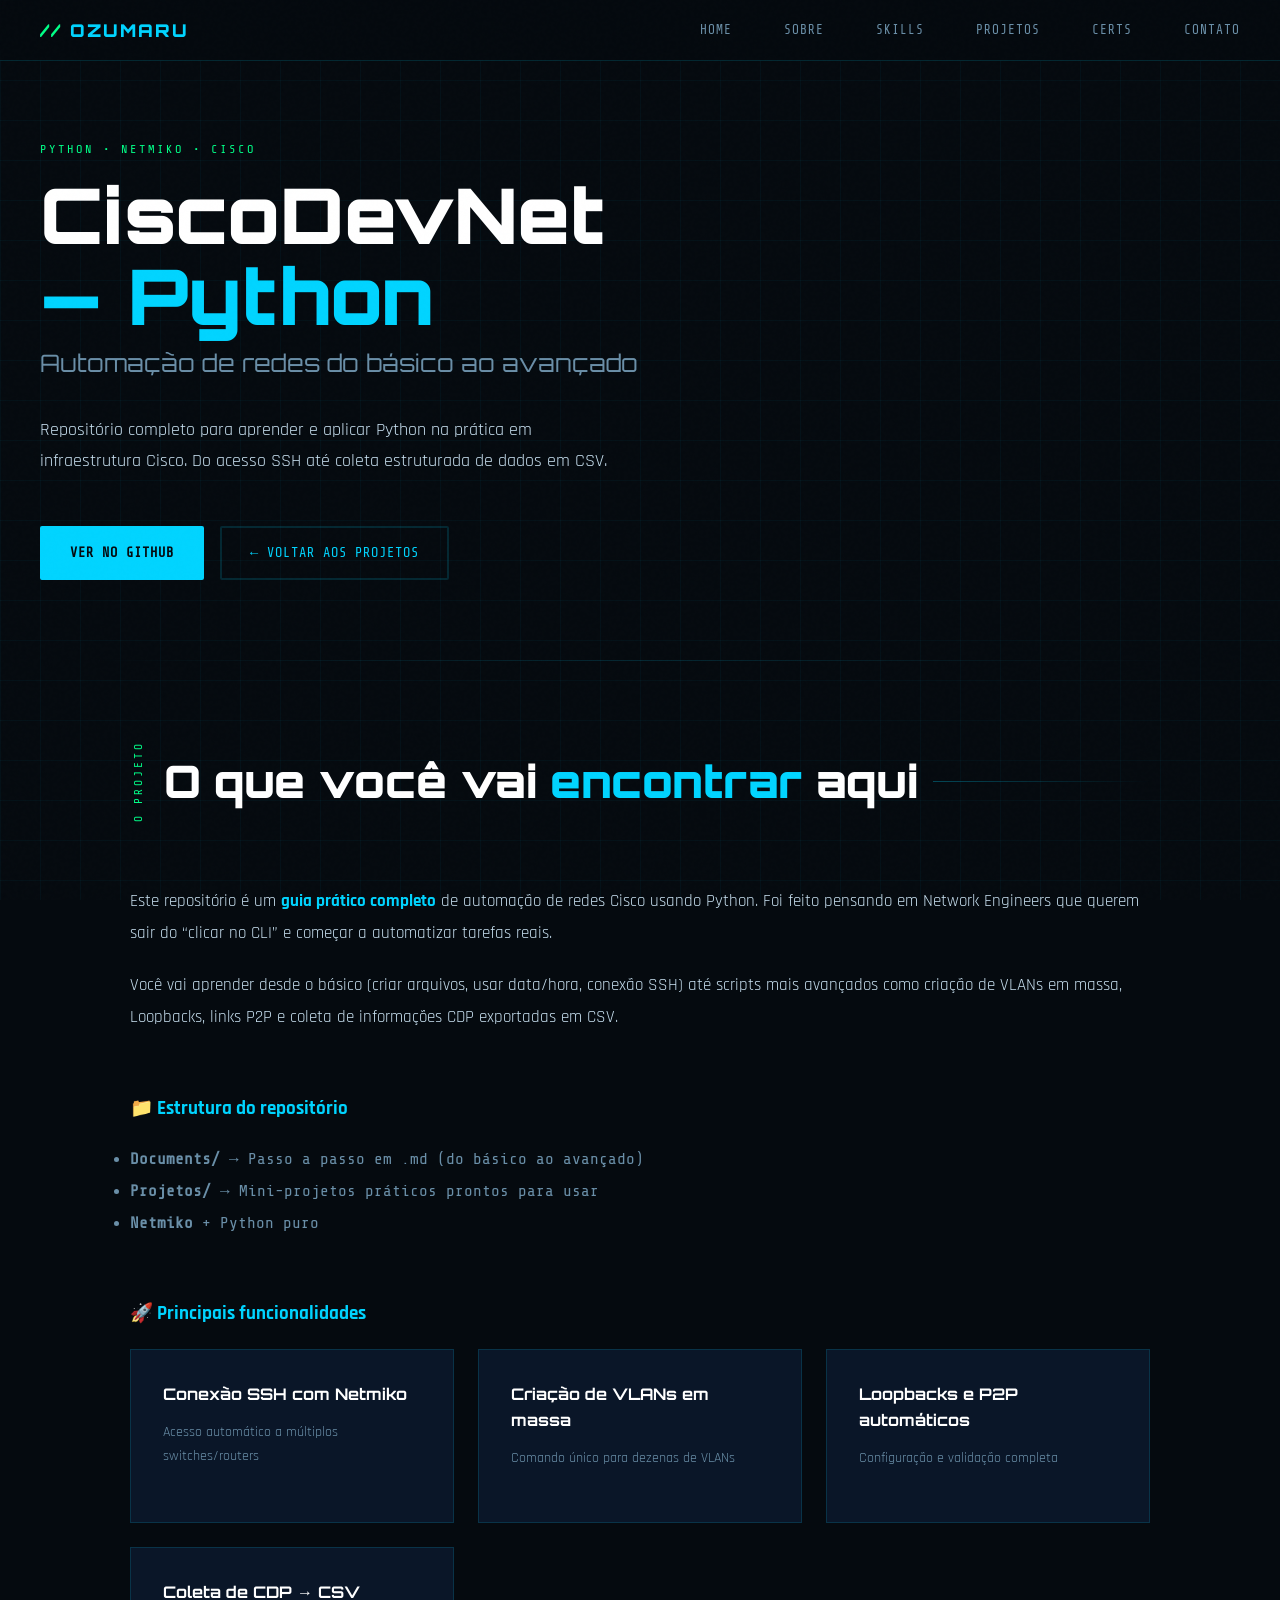
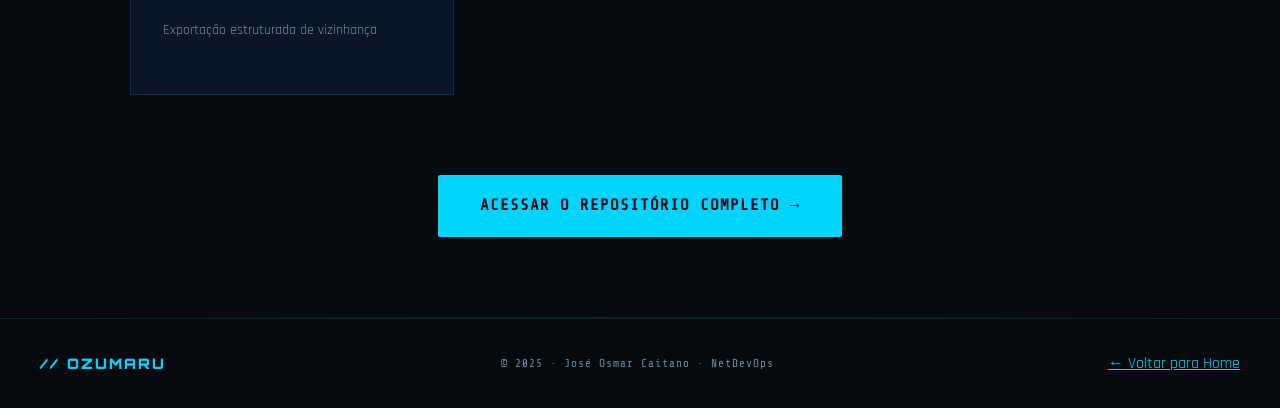
==== projects/cisco-devnet-python.html @ 441ebe28 "[NEW] - Pagina Projetos" ====
<!DOCTYPE html>
<html lang="pt-BR">
<head>
  <meta charset="UTF-8">
  <meta name="viewport" content="width=device-width, initial-scale=1.0">
  <title>CiscoDevNet — Python | Ozumaru</title>
  <link rel="preconnect" href="https://fonts.googleapis.com">
  <link href="https://fonts.googleapis.com/css2?family=Share+Tech+Mono&family=Rajdhani:wght@400;600;700&family=Orbitron:wght@400;700;900&display=swap" rel="stylesheet">
  <link rel="stylesheet" href="../assets/css/style.css">
</head>
<body>
  <div class="grid-bg"></div>

  <!-- NAV -->
  <nav>
    <a class="nav-logo" href="../index.html"><span>//</span> OZUMARU</a>
    <ul class="nav-links">
      <li><a href="../index.html">HOME</a></li>
      <li><a href="../index.html#about">SOBRE</a></li>
      <li><a href="../index.html#skills">SKILLS</a></li>
      <li><a href="../index.html#projects">PROJETOS</a></li>
      <li><a href="../index.html#certs">CERTS</a></li>
      <li><a href="../index.html#contact">CONTATO</a></li>
    </ul>
  </nav>

  <!-- HERO ESPECÍFICO DO PROJETO -->
  <div class="hero" style="min-height: 65vh; padding-top: 140px;">
    <div class="hero-content" style="max-width: 920px;">
      <div class="hero-tag">PYTHON • NETMIKO • CISCO</div>
      <h1 class="hero-name">CiscoDevNet<br><span class="accent">— Python</span></h1>
      <div class="hero-title">Automação de redes do básico ao avançado</div>
      <p class="hero-desc">
        Repositório completo para aprender e aplicar Python na prática em infraestrutura Cisco. 
        Do acesso SSH até coleta estruturada de dados em CSV.
      </p>
      <div class="hero-btns">
        <a href="https://github.com/ozumaru/CiscoDevNet---Python" target="_blank" class="btn btn-primary">VER NO GITHUB</a>
        <a href="../index.html#projects" class="btn btn-outline">← VOLTAR AOS PROJETOS</a>
      </div>
    </div>
  </div>

  <div class="divider"></div>

  <!-- CONTEÚDO DETALHADO -->
  <section style="padding: 80px 40px; max-width: 1100px; margin: 0 auto;">
    <div class="section-header fade-in">
      <div class="section-tag">O PROJETO</div>
      <h2 class="section-title">O que você vai <span>encontrar</span> aqui</h2>
      <div class="section-line"></div>
    </div>

    <div class="about-text" style="font-size: 1.05rem; line-height: 1.9;">
      <p>
        Este repositório é um <strong>guia prático completo</strong> de automação de redes Cisco usando Python. 
        Foi feito pensando em Network Engineers que querem sair do “clicar no CLI” e começar a automatizar tarefas reais.
      </p>
      <p>
        Você vai aprender desde o básico (criar arquivos, usar data/hora, conexão SSH) até scripts mais avançados 
        como criação de VLANs em massa, Loopbacks, links P2P e coleta de informações CDP exportadas em CSV.
      </p>
    </div>

    <h3 style="margin: 60px 0 20px; color: var(--cyan);">📁 Estrutura do repositório</h3>
    <ul style="font-family: 'Share Tech Mono', monospace; font-size: 1rem; line-height: 2; color: var(--text2);">
      <li><strong>Documents/</strong> → Passo a passo em .md (do básico ao avançado)</li>
      <li><strong>Projetos/</strong> → Mini-projetos práticos prontos para usar</li>
      <li><strong>Netmiko</strong> + Python puro</li>
    </ul>

    <h3 style="margin: 60px 0 20px; color: var(--cyan);">🚀 Principais funcionalidades</h3>
    <div class="projects-grid" style="grid-template-columns: repeat(auto-fit, minmax(280px, 1fr));">
      <div class="project-card" style="cursor: default;">
        <div class="project-title">Conexão SSH com Netmiko</div>
        <p class="project-desc">Acesso automático a múltiplos switches/routers</p>
      </div>
      <div class="project-card" style="cursor: default;">
        <div class="project-title">Criação de VLANs em massa</div>
        <p class="project-desc">Comando único para dezenas de VLANs</p>
      </div>
      <div class="project-card" style="cursor: default;">
        <div class="project-title">Loopbacks e P2P automáticos</div>
        <p class="project-desc">Configuração e validação completa</p>
      </div>
      <div class="project-card" style="cursor: default;">
        <div class="project-title">Coleta de CDP → CSV</div>
        <p class="project-desc">Exportação estruturada de vizinhança</p>
      </div>
    </div>

    <div style="margin-top: 80px; text-align: center;">
      <a href="https://github.com/ozumaru/CiscoDevNet---Python" target="_blank" class="btn btn-primary" style="font-size: 1rem; padding: 16px 40px;">
        ACESSAR O REPOSITÓRIO COMPLETO →
      </a>
    </div>
  </section>

  <div class="divider"></div>

  <!-- FOOTER -->
  <footer>
    <div class="footer-logo">// OZUMARU</div>
    <div class="footer-copy">© 2025 · José Osmar Caitano · NetDevOps</div>
    <a href="../index.html" style="color:var(--cyan);">← Voltar para Home</a>
  </footer>

  <script src="../assets/js/main.js"></script>
</body>
</html>
---- assets/css/style.css ----
:root {
--bg: #050a0f;
--bg2: #080f18;
--surface: #0a1628;
--surface2: #0d1f38;
--cyan: #00d4ff;
--cyan2: #00a8cc;
--green: #00ff88;
--orange: #ff6b2b;
--text: #c8e0f0;
--text2: #6a8fa8;
--border: rgba(0,212,255,0.15);
--glow: 0 0 20px rgba(0,212,255,0.3);
}

*, *::before, *::after { box-sizing: border-box; margin: 0; padding: 0; }

html { scroll-behavior: smooth; }

body {
background: var(--bg);
color: var(--text);
font-family: 'Rajdhani', sans-serif;
font-size: 16px;
line-height: 1.6;
overflow-x: hidden;
}

/* ─── NOISE OVERLAY ─── */
body::before {
content: '';
position: fixed;
inset: 0;
background-image: url("data:image/svg+xml,%3Csvg viewBox='0 0 256 256' xmlns='http://www.w3.org/2000/svg'%3E%3Cfilter id='noise'%3E%3CfeTurbulence type='fractalNoise' baseFrequency='0.9' numOctaves='4' stitchTiles='stitch'/%3E%3C/filter%3E%3Crect width='100%25' height='100%25' filter='url(%23noise)' opacity='0.03'/%3E%3C/svg%3E");
pointer-events: none;
z-index: 9999;
opacity: 0.4;
}

/* ─── GRID BG ─── */
.grid-bg {
position: fixed;
inset: 0;
background-image:
    linear-gradient(rgba(0,212,255,0.04) 1px, transparent 1px),
    linear-gradient(90deg, rgba(0,212,255,0.04) 1px, transparent 1px);
background-size: 40px 40px;
pointer-events: none;
z-index: 0;
}

/* ─── NAV ─── */
nav {
position: fixed;
top: 0; left: 0; right: 0;
z-index: 100;
padding: 16px 40px;
display: flex;
align-items: center;
justify-content: space-between;
background: rgba(5,10,15,0.85);
backdrop-filter: blur(12px);
border-bottom: 1px solid var(--border);
}

.nav-logo {
font-family: 'Orbitron', sans-serif;
font-size: 1.1rem;
font-weight: 900;
color: var(--cyan);
letter-spacing: 2px;
text-decoration: none;
}

.nav-logo span { color: var(--green); }

.nav-links { display: flex; gap: 32px; list-style: none; }
.nav-links a {
font-family: 'Share Tech Mono', monospace;
font-size: 0.8rem;
color: var(--text2);
text-decoration: none;
letter-spacing: 1px;
transition: color 0.2s;
position: relative;
}
.nav-links a::before { content: '//'; color: var(--cyan); margin-right: 4px; opacity: 0; transition: opacity 0.2s; }
.nav-links a:hover { color: var(--cyan); }
.nav-links a:hover::before { opacity: 1; }

/* ─── HERO ─── */
.hero {
min-height: 100vh;
display: flex;
align-items: center;
position: relative;
padding: 120px 40px 80px;
z-index: 1;
}

.hero-content { max-width: 800px; }

.hero-tag {
font-family: 'Share Tech Mono', monospace;
font-size: 0.75rem;
color: var(--green);
letter-spacing: 3px;
margin-bottom: 16px;
opacity: 0;
animation: fadeUp 0.6s 0.2s forwards;
}

.hero-name {
font-family: 'Orbitron', sans-serif;
font-size: clamp(2.5rem, 6vw, 5rem);
font-weight: 900;
line-height: 1.05;
color: #fff;
margin-bottom: 8px;
opacity: 0;
animation: fadeUp 0.6s 0.35s forwards;
}

.hero-name .accent { color: var(--cyan); }

.hero-title {
font-family: 'Orbitron', sans-serif;
font-size: clamp(1rem, 2.5vw, 1.5rem);
font-weight: 400;
color: var(--text2);
margin-bottom: 32px;
opacity: 0;
animation: fadeUp 0.6s 0.5s forwards;
}

.hero-desc {
font-size: 1.1rem;
color: var(--text);
max-width: 580px;
margin-bottom: 48px;
opacity: 0;
animation: fadeUp 0.6s 0.65s forwards;
line-height: 1.8;
}

.hero-btns {
display: flex;
gap: 16px;
flex-wrap: wrap;
opacity: 0;
animation: fadeUp 0.6s 0.8s forwards;
}

.btn {
font-family: 'Share Tech Mono', monospace;
font-size: 0.85rem;
letter-spacing: 1px;
padding: 14px 28px;
border-radius: 2px;
text-decoration: none;
transition: all 0.25s;
cursor: pointer;
display: inline-flex;
align-items: center;
gap: 8px;
}

.btn-primary {
background: var(--cyan);
color: #050a0f;
font-weight: 700;
border: 2px solid var(--cyan);
}
.btn-primary:hover {
background: transparent;
color: var(--cyan);
box-shadow: var(--glow);
}

.btn-outline {
background: transparent;
color: var(--cyan);
border: 2px solid var(--border);
}
.btn-outline:hover {
border-color: var(--cyan);
box-shadow: var(--glow);
}

/* orb */
.hero-orb {
position: absolute;
right: -100px;
top: 50%;
transform: translateY(-50%);
width: 600px;
height: 600px;
border-radius: 50%;
background: radial-gradient(circle at 40% 40%, rgba(0,212,255,0.12) 0%, rgba(0,168,204,0.06) 40%, transparent 70%);
pointer-events: none;
animation: pulse 4s ease-in-out infinite;
}

.hero-orb::before {
content: '';
position: absolute;
inset: 40px;
border-radius: 50%;
border: 1px solid rgba(0,212,255,0.1);
animation: rotate 20s linear infinite;
}

.hero-orb::after {
content: '';
position: absolute;
inset: 100px;
border-radius: 50%;
border: 1px dashed rgba(0,255,136,0.08);
animation: rotate 30s linear infinite reverse;
}

/* ─── SECTION BASE ─── */
section {
position: relative;
z-index: 1;
padding: 100px 40px;
max-width: 1100px;
margin: 0 auto;
}

.section-header {
display: flex;
align-items: center;
gap: 16px;
margin-bottom: 64px;
}

.section-tag {
font-family: 'Share Tech Mono', monospace;
font-size: 0.7rem;
color: var(--green);
letter-spacing: 3px;
writing-mode: vertical-rl;
text-orientation: mixed;
transform: rotate(180deg);
}

.section-title {
font-family: 'Orbitron', sans-serif;
font-size: clamp(1.8rem, 3.5vw, 2.8rem);
font-weight: 900;
color: #fff;
}

.section-title span { color: var(--cyan); }

.section-line {
flex: 1;
height: 1px;
background: linear-gradient(90deg, var(--cyan), transparent);
opacity: 0.3;
}

/* ─── ABOUT ─── */
.about-grid {
display: grid;
grid-template-columns: 1fr 1fr;
gap: 48px;
align-items: start;
}

.about-text p {
color: var(--text);
font-size: 1.05rem;
line-height: 1.9;
margin-bottom: 20px;
}

.about-text p strong { color: var(--cyan); }

.about-quote {
border-left: 3px solid var(--cyan);
padding: 20px 24px;
background: var(--surface);
margin-top: 32px;
font-family: 'Share Tech Mono', monospace;
font-size: 0.82rem;
color: var(--text2);
line-height: 1.7;
position: relative;
}

.about-quote::before {
content: '> SOLO LEVELING MODE';
display: block;
color: var(--orange);
font-size: 0.7rem;
letter-spacing: 2px;
margin-bottom: 12px;
}

.about-stats {
display: grid;
grid-template-columns: 1fr 1fr;
gap: 16px;
}

.stat-card {
background: var(--surface);
border: 1px solid var(--border);
padding: 24px;
position: relative;
overflow: hidden;
transition: all 0.3s;
}

.stat-card::before {
content: '';
position: absolute;
top: 0; left: 0; right: 0;
height: 2px;
background: linear-gradient(90deg, var(--cyan), var(--green));
transform: scaleX(0);
transform-origin: left;
transition: transform 0.3s;
}

.stat-card:hover { border-color: var(--cyan); box-shadow: var(--glow); }
.stat-card:hover::before { transform: scaleX(1); }

.stat-num {
font-family: 'Orbitron', sans-serif;
font-size: 2rem;
font-weight: 900;
color: var(--cyan);
line-height: 1;
margin-bottom: 6px;
}

.stat-label {
font-family: 'Share Tech Mono', monospace;
font-size: 0.7rem;
color: var(--text2);
letter-spacing: 2px;
text-transform: uppercase;
}

/* ─── SKILLS ─── */
.skills-grid {
display: grid;
grid-template-columns: repeat(3, 1fr);
gap: 24px;
}

.skill-group {
background: var(--surface);
border: 1px solid var(--border);
padding: 28px;
transition: all 0.3s;
}

.skill-group:hover {
border-color: var(--cyan);
box-shadow: var(--glow);
transform: translateY(-4px);
}

.skill-group-title {
font-family: 'Share Tech Mono', monospace;
font-size: 0.7rem;
letter-spacing: 3px;
color: var(--green);
margin-bottom: 20px;
text-transform: uppercase;
}

.skill-list { list-style: none; display: flex; flex-direction: column; gap: 10px; }

.skill-item {
display: flex;
align-items: center;
gap: 10px;
font-size: 0.95rem;
color: var(--text);
}

.skill-item::before {
content: '▸';
color: var(--cyan);
font-size: 0.8rem;
flex-shrink: 0;
}

/* ─── PROJECTS ─── */
.projects-grid {
display: grid;
grid-template-columns: repeat(2, 1fr);
gap: 24px;
}

.project-card {
background: var(--surface);
border: 1px solid var(--border);
padding: 32px;
position: relative;
overflow: hidden;
transition: all 0.3s;
text-decoration: none;
display: block;
}

.project-card::after {
content: '';
position: absolute;
bottom: 0; left: 0; right: 0;
height: 2px;
background: linear-gradient(90deg, var(--cyan), var(--green));
transform: scaleX(0);
transition: transform 0.3s;
}

.project-card:hover {
border-color: rgba(0,212,255,0.4);
box-shadow: 0 8px 40px rgba(0,212,255,0.12);
transform: translateY(-4px);
}
.project-card:hover::after { transform: scaleX(1); }

.project-tag {
font-family: 'Share Tech Mono', monospace;
font-size: 0.65rem;
letter-spacing: 3px;
color: var(--orange);
text-transform: uppercase;
margin-bottom: 12px;
}

.project-title {
font-family: 'Orbitron', sans-serif;
font-size: 1rem;
font-weight: 700;
color: #fff;
margin-bottom: 12px;
}

.project-desc {
font-size: 0.9rem;
color: var(--text2);
line-height: 1.7;
margin-bottom: 20px;
}

.project-tech {
display: flex;
flex-wrap: wrap;
gap: 8px;
}

.tech-badge {
font-family: 'Share Tech Mono', monospace;
font-size: 0.65rem;
padding: 4px 10px;
border: 1px solid var(--border);
color: var(--cyan);
letter-spacing: 1px;
}

.project-arrow {
position: absolute;
top: 32px; right: 32px;
color: var(--text2);
font-size: 1.2rem;
transition: all 0.3s;
}
.project-card:hover .project-arrow {
color: var(--cyan);
transform: translate(4px, -4px);
}

/* ─── CERTS ─── */
.certs-grid {
display: grid;
grid-template-columns: repeat(2, 1fr);
gap: 24px;
}

.cert-card {
background: var(--surface);
border: 1px solid var(--border);
padding: 28px;
display: flex;
align-items: center;
gap: 20px;
transition: all 0.3s;
}

.cert-card:hover {
border-color: var(--cyan);
box-shadow: var(--glow);
}

.cert-icon {
font-size: 2.5rem;
flex-shrink: 0;
}

.cert-name {
font-family: 'Orbitron', sans-serif;
font-size: 0.9rem;
font-weight: 700;
color: #fff;
margin-bottom: 4px;
}

.cert-issuer {
font-family: 'Share Tech Mono', monospace;
font-size: 0.7rem;
color: var(--text2);
letter-spacing: 2px;
}

/* ─── CONTACT ─── */
.contact-grid {
display: grid;
grid-template-columns: 1fr 1fr;
gap: 48px;
align-items: center;
}

.contact-text h3 {
font-family: 'Orbitron', sans-serif;
font-size: 1.5rem;
color: #fff;
margin-bottom: 16px;
}

.contact-text p {
color: var(--text2);
font-size: 1rem;
line-height: 1.8;
}

.contact-links {
display: flex;
flex-direction: column;
gap: 16px;
}

.contact-link {
display: flex;
align-items: center;
gap: 16px;
padding: 20px 24px;
background: var(--surface);
border: 1px solid var(--border);
text-decoration: none;
transition: all 0.3s;
color: var(--text);
}

.contact-link:hover {
border-color: var(--cyan);
color: var(--cyan);
box-shadow: var(--glow);
padding-left: 32px;
}

.contact-link-icon { font-size: 1.4rem; }

.contact-link-info { flex: 1; }
.contact-link-label {
font-family: 'Share Tech Mono', monospace;
font-size: 0.65rem;
letter-spacing: 3px;
color: var(--text2);
text-transform: uppercase;
margin-bottom: 2px;
}
.contact-link-value { font-size: 0.95rem; font-weight: 600; }

/* ─── FOOTER ─── */
footer {
position: relative;
z-index: 1;
border-top: 1px solid var(--border);
padding: 32px 40px;
display: flex;
align-items: center;
justify-content: space-between;
}

.footer-logo {
font-family: 'Orbitron', sans-serif;
font-size: 0.9rem;
font-weight: 900;
color: var(--cyan);
letter-spacing: 2px;
}

.footer-copy {
font-family: 'Share Tech Mono', monospace;
font-size: 0.7rem;
color: var(--text2);
letter-spacing: 1px;
}

/* ─── DIVIDER ─── */
.divider {
width: 100%;
height: 1px;
background: linear-gradient(90deg, transparent, var(--border), transparent);
margin: 0 auto;
max-width: 1100px;
}

/* ─── TERMINAL BADGE ─── */
.terminal {
font-family: 'Share Tech Mono', monospace;
background: var(--surface);
border: 1px solid var(--border);
padding: 20px 24px;
font-size: 0.8rem;
line-height: 2;
color: var(--text2);
margin-top: 48px;
}

.terminal .prompt { color: var(--green); }
.terminal .cmd { color: var(--cyan); }
.terminal .out { color: var(--text); }
.terminal .cursor {
display: inline-block;
width: 8px;
height: 14px;
background: var(--green);
vertical-align: middle;
animation: blink 1s step-end infinite;
}

/* ─── ANIMATIONS ─── */
@keyframes fadeUp {
from { opacity: 0; transform: translateY(24px); }
to   { opacity: 1; transform: translateY(0); }
}

@keyframes pulse {
0%, 100% { transform: translateY(-50%) scale(1); opacity: 0.8; }
50%       { transform: translateY(-50%) scale(1.05); opacity: 1; }
}

@keyframes rotate {
from { transform: rotate(0deg); }
to   { transform: rotate(360deg); }
}

@keyframes blink {
0%, 100% { opacity: 1; }
50%       { opacity: 0; }
}

.fade-in {
opacity: 0;
transform: translateY(30px);
transition: opacity 0.7s ease, transform 0.7s ease;
}
.fade-in.visible {
opacity: 1;
transform: translateY(0);
}

/* ─── RESPONSIVE ─── */
@media (max-width: 768px) {
nav { padding: 16px 20px; }
.nav-links { gap: 16px; }
section { padding: 60px 20px; }
.hero { padding: 120px 20px 60px; }
.hero-orb { display: none; }
.about-grid,
.contact-grid { grid-template-columns: 1fr; }
.skills-grid { grid-template-columns: 1fr; }
.projects-grid,
.certs-grid { grid-template-columns: 1fr; }
.about-stats { grid-template-columns: 1fr 1fr; }
footer { flex-direction: column; gap: 16px; text-align: center; }
}
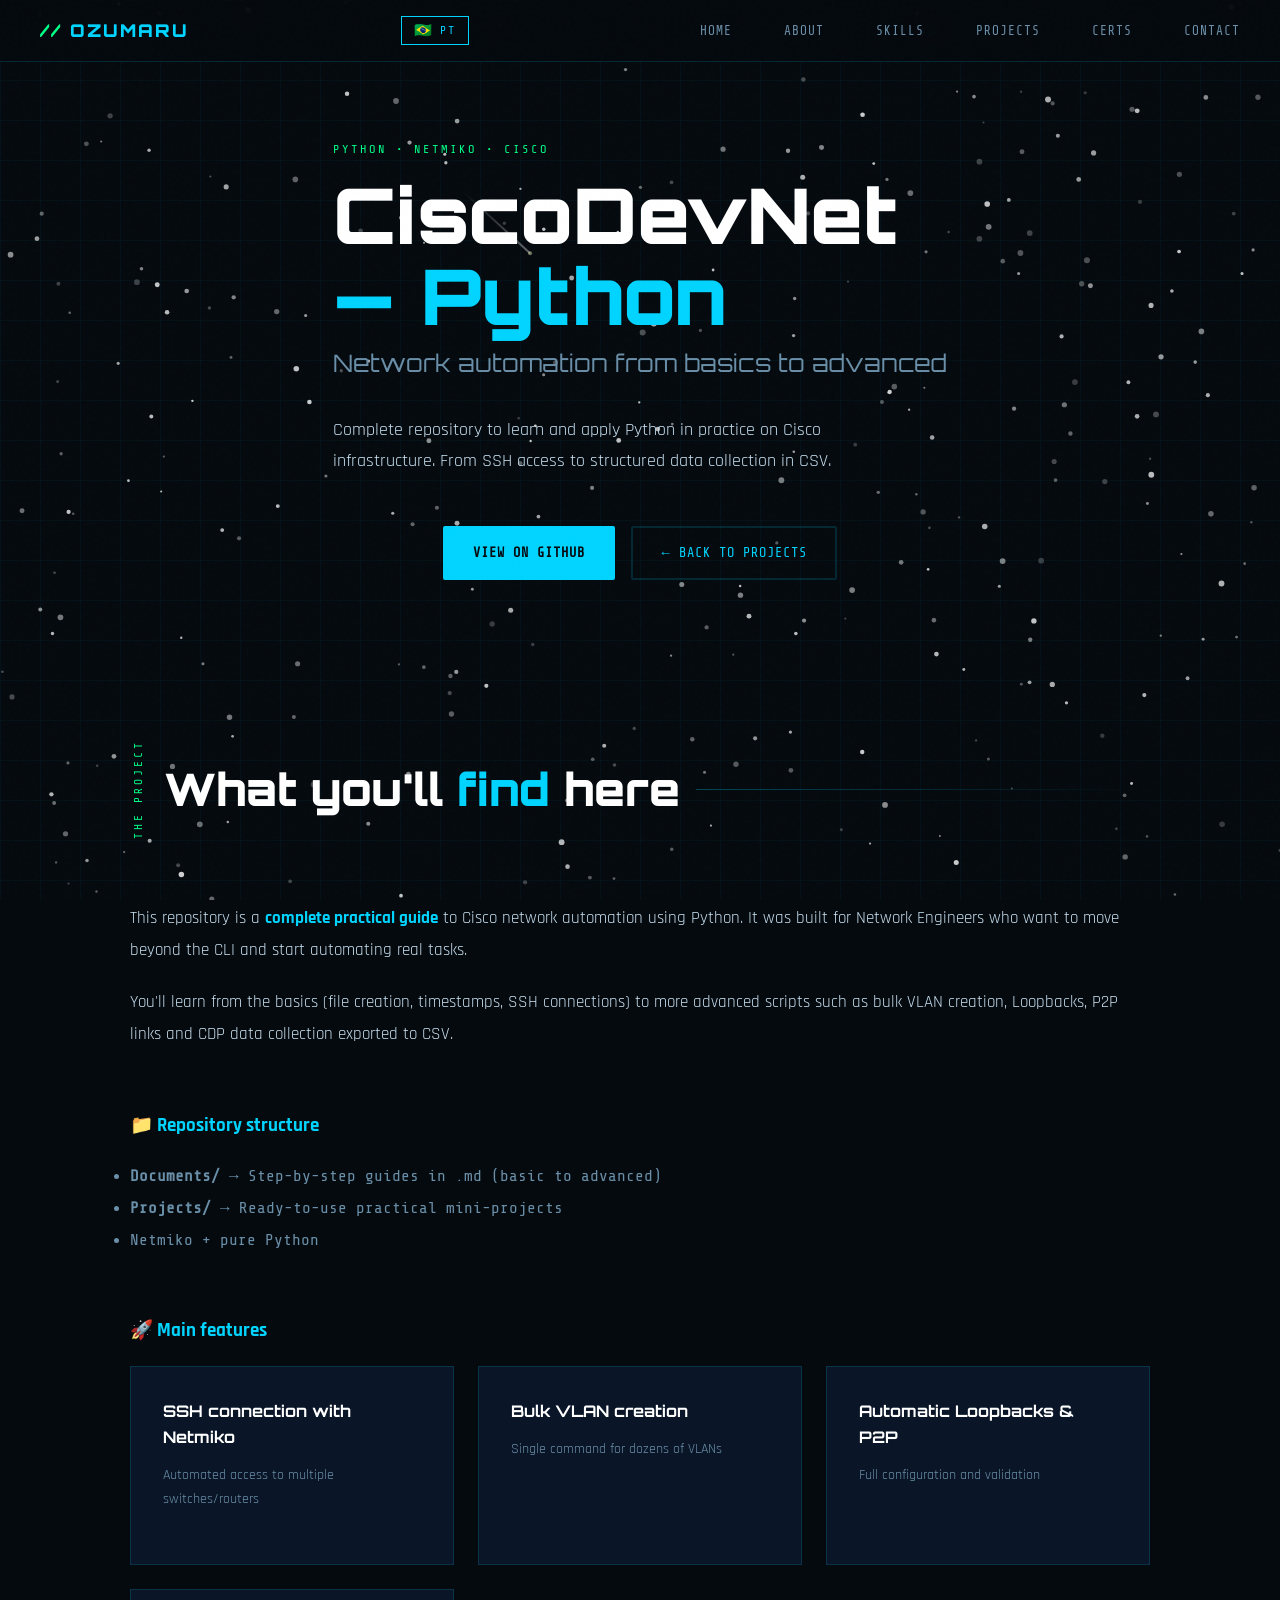
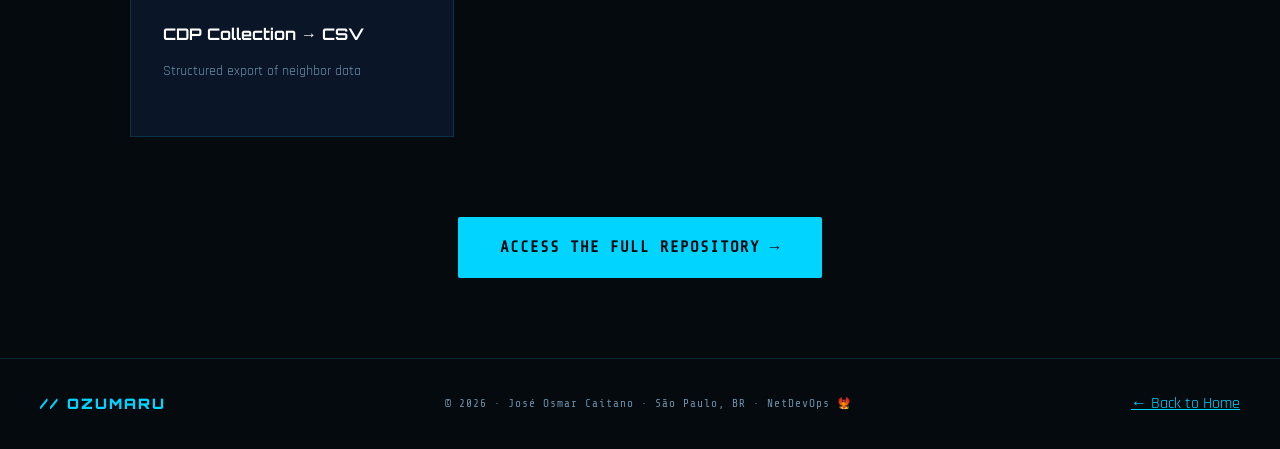
==== commit 9251d8a1: "[NEW] - EN_PT" ====
--- a/projects/cisco-devnet-python.html
+++ b/projects/cisco-devnet-python.html
@@ -1,9 +1,10 @@
 <!DOCTYPE html>
-<html lang="pt-BR">
+<html lang="en">
 <head>
   <meta charset="UTF-8">
   <meta name="viewport" content="width=device-width, initial-scale=1.0">
   <title>CiscoDevNet — Python | Ozumaru</title>
+  <link rel="icon" type="image/svg+xml" href="data:image/svg+xml,<svg xmlns='http://www.w3.org/2000/svg' viewBox='0 0 32 32'><rect width='32' height='32' fill='%23050a0f'/><text x='50%25' y='54%25' font-family='monospace' font-size='18' font-weight='900' fill='%2300d4ff' text-anchor='middle' dominant-baseline='middle'>O</text></svg>">
   <link rel="preconnect" href="https://fonts.googleapis.com">
   <link href="https://fonts.googleapis.com/css2?family=Share+Tech+Mono&family=Rajdhani:wght@400;600;700&family=Orbitron:wght@400;700;900&display=swap" rel="stylesheet">
   <link rel="stylesheet" href="../assets/css/style.css">
@@ -14,97 +15,120 @@
   <!-- NAV -->
   <nav>
     <a class="nav-logo" href="../index.html"><span>//</span> OZUMARU</a>
-    <ul class="nav-links">
-      <li><a href="../index.html">HOME</a></li>
-      <li><a href="../index.html#about">SOBRE</a></li>
-      <li><a href="../index.html#skills">SKILLS</a></li>
-      <li><a href="../index.html#projects">PROJETOS</a></li>
-      <li><a href="../index.html#certs">CERTS</a></li>
-      <li><a href="../index.html#contact">CONTATO</a></li>
+    <div class="nav-right">
+      <button class="lang-toggle" id="lang-toggle" aria-label="Switch language">
+        <span class="lang-flag">🇧🇷</span><span class="lang-label">PT</span>
+      </button>
+      <button class="nav-hamburger" id="nav-hamburger" aria-label="Menu" aria-expanded="false">
+        <span></span><span></span><span></span>
+      </button>
+    </div>
+    <ul class="nav-links" id="nav-links">
+      <li><a href="../index.html"          data-i18n="nav.home">HOME</a></li>
+      <li><a href="../index.html#about"    data-i18n="nav.about">ABOUT</a></li>
+      <li><a href="../index.html#skills"   data-i18n="nav.skills">SKILLS</a></li>
+      <li><a href="../index.html#projects" data-i18n="nav.projects">PROJECTS</a></li>
+      <li><a href="../index.html#certs"    data-i18n="nav.certs">CERTS</a></li>
+      <li><a href="../index.html#contact"  data-i18n="nav.contact">CONTACT</a></li>
     </ul>
   </nav>
 
-  <!-- HERO ESPECÍFICO DO PROJETO -->
+  <!-- HERO -->
   <div class="hero" style="min-height: 65vh; padding-top: 140px;">
     <div class="hero-content" style="max-width: 920px;">
       <div class="hero-tag">PYTHON • NETMIKO • CISCO</div>
       <h1 class="hero-name">CiscoDevNet<br><span class="accent">— Python</span></h1>
-      <div class="hero-title">Automação de redes do básico ao avançado</div>
-      <p class="hero-desc">
-        Repositório completo para aprender e aplicar Python na prática em infraestrutura Cisco. 
-        Do acesso SSH até coleta estruturada de dados em CSV.
+      <div class="hero-title" data-i18n="cdp.hero.title">Network automation from basics to advanced</div>
+      <p class="hero-desc" data-i18n="cdp.hero.desc">
+        Complete repository to learn and apply Python in practice on Cisco infrastructure.
+        From SSH access to structured data collection in CSV.
       </p>
       <div class="hero-btns">
-        <a href="https://github.com/ozumaru/CiscoDevNet---Python" target="_blank" class="btn btn-primary">VER NO GITHUB</a>
-        <a href="../index.html#projects" class="btn btn-outline">← VOLTAR AOS PROJETOS</a>
+        <a href="https://github.com/ozumaru/CiscoDevNet---Python" target="_blank" rel="noopener" class="btn btn-primary" data-i18n="cdp.hero.btn">VIEW ON GITHUB</a>
+        <a href="../index.html#projects" class="btn btn-outline" data-i18n="cdp.hero.back">← BACK TO PROJECTS</a>
       </div>
     </div>
   </div>
 
   <div class="divider"></div>
 
-  <!-- CONTEÚDO DETALHADO -->
+  <!-- CONTENT -->
   <section style="padding: 80px 40px; max-width: 1100px; margin: 0 auto;">
     <div class="section-header fade-in">
-      <div class="section-tag">O PROJETO</div>
-      <h2 class="section-title">O que você vai <span>encontrar</span> aqui</h2>
+      <div class="section-tag" data-i18n="cdp.section.tag">THE PROJECT</div>
+      <h2 class="section-title" data-i18n="cdp.section.title">What you'll <span>find</span> here</h2>
       <div class="section-line"></div>
     </div>
 
     <div class="about-text" style="font-size: 1.05rem; line-height: 1.9;">
-      <p>
-        Este repositório é um <strong>guia prático completo</strong> de automação de redes Cisco usando Python. 
-        Foi feito pensando em Network Engineers que querem sair do “clicar no CLI” e começar a automatizar tarefas reais.
-      </p>
-      <p>
-        Você vai aprender desde o básico (criar arquivos, usar data/hora, conexão SSH) até scripts mais avançados 
-        como criação de VLANs em massa, Loopbacks, links P2P e coleta de informações CDP exportadas em CSV.
-      </p>
+      <p data-i18n="cdp.p1">This repository is a <strong>complete practical guide</strong> to Cisco network automation using Python. It was built for Network Engineers who want to move beyond the CLI and start automating real tasks.</p>
+      <p data-i18n="cdp.p2">You'll learn from the basics (file creation, timestamps, SSH connections) to more advanced scripts such as bulk VLAN creation, Loopbacks, P2P links and CDP data collection exported to CSV.</p>
     </div>
 
-    <h3 style="margin: 60px 0 20px; color: var(--cyan);">📁 Estrutura do repositório</h3>
+    <h3 style="margin: 60px 0 20px; color: var(--cyan);" data-i18n="cdp.struct.title">📁 Repository structure</h3>
     <ul style="font-family: 'Share Tech Mono', monospace; font-size: 1rem; line-height: 2; color: var(--text2);">
-      <li><strong>Documents/</strong> → Passo a passo em .md (do básico ao avançado)</li>
-      <li><strong>Projetos/</strong> → Mini-projetos práticos prontos para usar</li>
-      <li><strong>Netmiko</strong> + Python puro</li>
+      <li data-i18n="cdp.struct.li1"><strong>Documents/</strong> → Step-by-step guides in .md (basic to advanced)</li>
+      <li data-i18n="cdp.struct.li2"><strong>Projects/</strong> → Ready-to-use practical mini-projects</li>
+      <li data-i18n="cdp.struct.li3">Netmiko + pure Python</li>
     </ul>
 
-    <h3 style="margin: 60px 0 20px; color: var(--cyan);">🚀 Principais funcionalidades</h3>
+    <h3 style="margin: 60px 0 20px; color: var(--cyan);" data-i18n="cdp.feat.title">🚀 Main features</h3>
     <div class="projects-grid" style="grid-template-columns: repeat(auto-fit, minmax(280px, 1fr));">
       <div class="project-card" style="cursor: default;">
-        <div class="project-title">Conexão SSH com Netmiko</div>
-        <p class="project-desc">Acesso automático a múltiplos switches/routers</p>
+        <div class="project-title" data-i18n="cdp.feat1.title">SSH connection with Netmiko</div>
+        <p class="project-desc" data-i18n="cdp.feat1.desc">Automated access to multiple switches/routers</p>
       </div>
       <div class="project-card" style="cursor: default;">
-        <div class="project-title">Criação de VLANs em massa</div>
-        <p class="project-desc">Comando único para dezenas de VLANs</p>
+        <div class="project-title" data-i18n="cdp.feat2.title">Bulk VLAN creation</div>
+        <p class="project-desc" data-i18n="cdp.feat2.desc">Single command for dozens of VLANs</p>
       </div>
       <div class="project-card" style="cursor: default;">
-        <div class="project-title">Loopbacks e P2P automáticos</div>
-        <p class="project-desc">Configuração e validação completa</p>
+        <div class="project-title" data-i18n="cdp.feat3.title">Automatic Loopbacks & P2P</div>
+        <p class="project-desc" data-i18n="cdp.feat3.desc">Full configuration and validation</p>
       </div>
       <div class="project-card" style="cursor: default;">
-        <div class="project-title">Coleta de CDP → CSV</div>
-        <p class="project-desc">Exportação estruturada de vizinhança</p>
+        <div class="project-title" data-i18n="cdp.feat4.title">CDP Collection → CSV</div>
+        <p class="project-desc" data-i18n="cdp.feat4.desc">Structured export of neighbor data</p>
       </div>
     </div>
 
     <div style="margin-top: 80px; text-align: center;">
-      <a href="https://github.com/ozumaru/CiscoDevNet---Python" target="_blank" class="btn btn-primary" style="font-size: 1rem; padding: 16px 40px;">
-        ACESSAR O REPOSITÓRIO COMPLETO →
+      <a href="https://github.com/ozumaru/CiscoDevNet---Python" target="_blank" rel="noopener" class="btn btn-primary" style="font-size: 1rem; padding: 16px 40px;" data-i18n="cdp.btn.repo">
+        ACCESS THE FULL REPOSITORY →
       </a>
     </div>
   </section>
 
   <div class="divider"></div>
 
-  <!-- FOOTER -->
   <footer>
     <div class="footer-logo">// OZUMARU</div>
-    <div class="footer-copy">© 2025 · José Osmar Caitano · NetDevOps</div>
-    <a href="../index.html" style="color:var(--cyan);">← Voltar para Home</a>
+    <div class="footer-copy" data-i18n="footer.copy">© 2026 · José Osmar Caitano · NetDevOps</div>
+    <a href="../index.html" style="color:var(--cyan);" data-i18n="footer.back">← Back to Home</a>
   </footer>
 
   <script src="../assets/js/main.js"></script>
+  <script src="../assets/js/i18n.js"></script>
+  <script>
+    (function () {
+      const btn = document.getElementById('nav-hamburger');
+      const links = document.getElementById('nav-links');
+      if (!btn || !links) return;
+      btn.addEventListener('click', () => {
+        const open = links.classList.toggle('open');
+        btn.classList.toggle('open', open);
+        btn.setAttribute('aria-expanded', open);
+        document.body.style.overflow = open ? 'hidden' : '';
+      });
+      links.querySelectorAll('a').forEach(a => {
+        a.addEventListener('click', () => {
+          links.classList.remove('open');
+          btn.classList.remove('open');
+          btn.setAttribute('aria-expanded', 'false');
+          document.body.style.overflow = '';
+        });
+      });
+    })();
+  </script>
 </body>
-</html>+</html>
--- a/assets/css/style.css
+++ b/assets/css/style.css
@@ -1,685 +1,28 @@
-:root {
---bg: #050a0f;
---bg2: #080f18;
---surface: #0a1628;
---surface2: #0d1f38;
---cyan: #00d4ff;
---cyan2: #00a8cc;
---green: #00ff88;
---orange: #ff6b2b;
---text: #c8e0f0;
---text2: #6a8fa8;
---border: rgba(0,212,255,0.15);
---glow: 0 0 20px rgba(0,212,255,0.3);
-}
+/* ============================================
+   Ozumaru Portfolio - Main CSS Imports
+   ============================================ */
+/* Base */
+@import url('base/variables.css');
+@import url('base/reset.css');
+@import url('base/backgrounds.css');
 
-*, *::before, *::after { box-sizing: border-box; margin: 0; padding: 0; }
+/* Components */
+@import url('components/nav.css');
+@import url('components/lang-toggle.css');
+@import url('components/hero.css');
+@import url('components/buttons.css');
+@import url('components/section-header.css');
+@import url('components/terminal.css');
+@import url('components/footer.css');
 
-html { scroll-behavior: smooth; }
+/* Sections */
+@import url('sections/about.css');
+@import url('sections/skills.css');
+@import url('sections/projects.css');
+@import url('sections/certs.css');
+@import url('sections/contact.css');
 
-body {
-background: var(--bg);
-color: var(--text);
-font-family: 'Rajdhani', sans-serif;
-font-size: 16px;
-line-height: 1.6;
-overflow-x: hidden;
-}
-
-/* ─── NOISE OVERLAY ─── */
-body::before {
-content: '';
-position: fixed;
-inset: 0;
-background-image: url("data:image/svg+xml,%3Csvg viewBox='0 0 256 256' xmlns='http://www.w3.org/2000/svg'%3E%3Cfilter id='noise'%3E%3CfeTurbulence type='fractalNoise' baseFrequency='0.9' numOctaves='4' stitchTiles='stitch'/%3E%3C/filter%3E%3Crect width='100%25' height='100%25' filter='url(%23noise)' opacity='0.03'/%3E%3C/svg%3E");
-pointer-events: none;
-z-index: 9999;
-opacity: 0.4;
-}
-
-/* ─── GRID BG ─── */
-.grid-bg {
-position: fixed;
-inset: 0;
-background-image:
-    linear-gradient(rgba(0,212,255,0.04) 1px, transparent 1px),
-    linear-gradient(90deg, rgba(0,212,255,0.04) 1px, transparent 1px);
-background-size: 40px 40px;
-pointer-events: none;
-z-index: 0;
-}
-
-/* ─── NAV ─── */
-nav {
-position: fixed;
-top: 0; left: 0; right: 0;
-z-index: 100;
-padding: 16px 40px;
-display: flex;
-align-items: center;
-justify-content: space-between;
-background: rgba(5,10,15,0.85);
-backdrop-filter: blur(12px);
-border-bottom: 1px solid var(--border);
-}
-
-.nav-logo {
-font-family: 'Orbitron', sans-serif;
-font-size: 1.1rem;
-font-weight: 900;
-color: var(--cyan);
-letter-spacing: 2px;
-text-decoration: none;
-}
-
-.nav-logo span { color: var(--green); }
-
-.nav-links { display: flex; gap: 32px; list-style: none; }
-.nav-links a {
-font-family: 'Share Tech Mono', monospace;
-font-size: 0.8rem;
-color: var(--text2);
-text-decoration: none;
-letter-spacing: 1px;
-transition: color 0.2s;
-position: relative;
-}
-.nav-links a::before { content: '//'; color: var(--cyan); margin-right: 4px; opacity: 0; transition: opacity 0.2s; }
-.nav-links a:hover { color: var(--cyan); }
-.nav-links a:hover::before { opacity: 1; }
-
-/* ─── HERO ─── */
-.hero {
-min-height: 100vh;
-display: flex;
-align-items: center;
-position: relative;
-padding: 120px 40px 80px;
-z-index: 1;
-}
-
-.hero-content { max-width: 800px; }
-
-.hero-tag {
-font-family: 'Share Tech Mono', monospace;
-font-size: 0.75rem;
-color: var(--green);
-letter-spacing: 3px;
-margin-bottom: 16px;
-opacity: 0;
-animation: fadeUp 0.6s 0.2s forwards;
-}
-
-.hero-name {
-font-family: 'Orbitron', sans-serif;
-font-size: clamp(2.5rem, 6vw, 5rem);
-font-weight: 900;
-line-height: 1.05;
-color: #fff;
-margin-bottom: 8px;
-opacity: 0;
-animation: fadeUp 0.6s 0.35s forwards;
-}
-
-.hero-name .accent { color: var(--cyan); }
-
-.hero-title {
-font-family: 'Orbitron', sans-serif;
-font-size: clamp(1rem, 2.5vw, 1.5rem);
-font-weight: 400;
-color: var(--text2);
-margin-bottom: 32px;
-opacity: 0;
-animation: fadeUp 0.6s 0.5s forwards;
-}
-
-.hero-desc {
-font-size: 1.1rem;
-color: var(--text);
-max-width: 580px;
-margin-bottom: 48px;
-opacity: 0;
-animation: fadeUp 0.6s 0.65s forwards;
-line-height: 1.8;
-}
-
-.hero-btns {
-display: flex;
-gap: 16px;
-flex-wrap: wrap;
-opacity: 0;
-animation: fadeUp 0.6s 0.8s forwards;
-}
-
-.btn {
-font-family: 'Share Tech Mono', monospace;
-font-size: 0.85rem;
-letter-spacing: 1px;
-padding: 14px 28px;
-border-radius: 2px;
-text-decoration: none;
-transition: all 0.25s;
-cursor: pointer;
-display: inline-flex;
-align-items: center;
-gap: 8px;
-}
-
-.btn-primary {
-background: var(--cyan);
-color: #050a0f;
-font-weight: 700;
-border: 2px solid var(--cyan);
-}
-.btn-primary:hover {
-background: transparent;
-color: var(--cyan);
-box-shadow: var(--glow);
-}
-
-.btn-outline {
-background: transparent;
-color: var(--cyan);
-border: 2px solid var(--border);
-}
-.btn-outline:hover {
-border-color: var(--cyan);
-box-shadow: var(--glow);
-}
-
-/* orb */
-.hero-orb {
-position: absolute;
-right: -100px;
-top: 50%;
-transform: translateY(-50%);
-width: 600px;
-height: 600px;
-border-radius: 50%;
-background: radial-gradient(circle at 40% 40%, rgba(0,212,255,0.12) 0%, rgba(0,168,204,0.06) 40%, transparent 70%);
-pointer-events: none;
-animation: pulse 4s ease-in-out infinite;
-}
-
-.hero-orb::before {
-content: '';
-position: absolute;
-inset: 40px;
-border-radius: 50%;
-border: 1px solid rgba(0,212,255,0.1);
-animation: rotate 20s linear infinite;
-}
-
-.hero-orb::after {
-content: '';
-position: absolute;
-inset: 100px;
-border-radius: 50%;
-border: 1px dashed rgba(0,255,136,0.08);
-animation: rotate 30s linear infinite reverse;
-}
-
-/* ─── SECTION BASE ─── */
-section {
-position: relative;
-z-index: 1;
-padding: 100px 40px;
-max-width: 1100px;
-margin: 0 auto;
-}
-
-.section-header {
-display: flex;
-align-items: center;
-gap: 16px;
-margin-bottom: 64px;
-}
-
-.section-tag {
-font-family: 'Share Tech Mono', monospace;
-font-size: 0.7rem;
-color: var(--green);
-letter-spacing: 3px;
-writing-mode: vertical-rl;
-text-orientation: mixed;
-transform: rotate(180deg);
-}
-
-.section-title {
-font-family: 'Orbitron', sans-serif;
-font-size: clamp(1.8rem, 3.5vw, 2.8rem);
-font-weight: 900;
-color: #fff;
-}
-
-.section-title span { color: var(--cyan); }
-
-.section-line {
-flex: 1;
-height: 1px;
-background: linear-gradient(90deg, var(--cyan), transparent);
-opacity: 0.3;
-}
-
-/* ─── ABOUT ─── */
-.about-grid {
-display: grid;
-grid-template-columns: 1fr 1fr;
-gap: 48px;
-align-items: start;
-}
-
-.about-text p {
-color: var(--text);
-font-size: 1.05rem;
-line-height: 1.9;
-margin-bottom: 20px;
-}
-
-.about-text p strong { color: var(--cyan); }
-
-.about-quote {
-border-left: 3px solid var(--cyan);
-padding: 20px 24px;
-background: var(--surface);
-margin-top: 32px;
-font-family: 'Share Tech Mono', monospace;
-font-size: 0.82rem;
-color: var(--text2);
-line-height: 1.7;
-position: relative;
-}
-
-.about-quote::before {
-content: '> SOLO LEVELING MODE';
-display: block;
-color: var(--orange);
-font-size: 0.7rem;
-letter-spacing: 2px;
-margin-bottom: 12px;
-}
-
-.about-stats {
-display: grid;
-grid-template-columns: 1fr 1fr;
-gap: 16px;
-}
-
-.stat-card {
-background: var(--surface);
-border: 1px solid var(--border);
-padding: 24px;
-position: relative;
-overflow: hidden;
-transition: all 0.3s;
-}
-
-.stat-card::before {
-content: '';
-position: absolute;
-top: 0; left: 0; right: 0;
-height: 2px;
-background: linear-gradient(90deg, var(--cyan), var(--green));
-transform: scaleX(0);
-transform-origin: left;
-transition: transform 0.3s;
-}
-
-.stat-card:hover { border-color: var(--cyan); box-shadow: var(--glow); }
-.stat-card:hover::before { transform: scaleX(1); }
-
-.stat-num {
-font-family: 'Orbitron', sans-serif;
-font-size: 2rem;
-font-weight: 900;
-color: var(--cyan);
-line-height: 1;
-margin-bottom: 6px;
-}
-
-.stat-label {
-font-family: 'Share Tech Mono', monospace;
-font-size: 0.7rem;
-color: var(--text2);
-letter-spacing: 2px;
-text-transform: uppercase;
-}
-
-/* ─── SKILLS ─── */
-.skills-grid {
-display: grid;
-grid-template-columns: repeat(3, 1fr);
-gap: 24px;
-}
-
-.skill-group {
-background: var(--surface);
-border: 1px solid var(--border);
-padding: 28px;
-transition: all 0.3s;
-}
-
-.skill-group:hover {
-border-color: var(--cyan);
-box-shadow: var(--glow);
-transform: translateY(-4px);
-}
-
-.skill-group-title {
-font-family: 'Share Tech Mono', monospace;
-font-size: 0.7rem;
-letter-spacing: 3px;
-color: var(--green);
-margin-bottom: 20px;
-text-transform: uppercase;
-}
-
-.skill-list { list-style: none; display: flex; flex-direction: column; gap: 10px; }
-
-.skill-item {
-display: flex;
-align-items: center;
-gap: 10px;
-font-size: 0.95rem;
-color: var(--text);
-}
-
-.skill-item::before {
-content: '▸';
-color: var(--cyan);
-font-size: 0.8rem;
-flex-shrink: 0;
-}
-
-/* ─── PROJECTS ─── */
-.projects-grid {
-display: grid;
-grid-template-columns: repeat(2, 1fr);
-gap: 24px;
-}
-
-.project-card {
-background: var(--surface);
-border: 1px solid var(--border);
-padding: 32px;
-position: relative;
-overflow: hidden;
-transition: all 0.3s;
-text-decoration: none;
-display: block;
-}
-
-.project-card::after {
-content: '';
-position: absolute;
-bottom: 0; left: 0; right: 0;
-height: 2px;
-background: linear-gradient(90deg, var(--cyan), var(--green));
-transform: scaleX(0);
-transition: transform 0.3s;
-}
-
-.project-card:hover {
-border-color: rgba(0,212,255,0.4);
-box-shadow: 0 8px 40px rgba(0,212,255,0.12);
-transform: translateY(-4px);
-}
-.project-card:hover::after { transform: scaleX(1); }
-
-.project-tag {
-font-family: 'Share Tech Mono', monospace;
-font-size: 0.65rem;
-letter-spacing: 3px;
-color: var(--orange);
-text-transform: uppercase;
-margin-bottom: 12px;
-}
-
-.project-title {
-font-family: 'Orbitron', sans-serif;
-font-size: 1rem;
-font-weight: 700;
-color: #fff;
-margin-bottom: 12px;
-}
-
-.project-desc {
-font-size: 0.9rem;
-color: var(--text2);
-line-height: 1.7;
-margin-bottom: 20px;
-}
-
-.project-tech {
-display: flex;
-flex-wrap: wrap;
-gap: 8px;
-}
-
-.tech-badge {
-font-family: 'Share Tech Mono', monospace;
-font-size: 0.65rem;
-padding: 4px 10px;
-border: 1px solid var(--border);
-color: var(--cyan);
-letter-spacing: 1px;
-}
-
-.project-arrow {
-position: absolute;
-top: 32px; right: 32px;
-color: var(--text2);
-font-size: 1.2rem;
-transition: all 0.3s;
-}
-.project-card:hover .project-arrow {
-color: var(--cyan);
-transform: translate(4px, -4px);
-}
-
-/* ─── CERTS ─── */
-.certs-grid {
-display: grid;
-grid-template-columns: repeat(2, 1fr);
-gap: 24px;
-}
-
-.cert-card {
-background: var(--surface);
-border: 1px solid var(--border);
-padding: 28px;
-display: flex;
-align-items: center;
-gap: 20px;
-transition: all 0.3s;
-}
-
-.cert-card:hover {
-border-color: var(--cyan);
-box-shadow: var(--glow);
-}
-
-.cert-icon {
-font-size: 2.5rem;
-flex-shrink: 0;
-}
-
-.cert-name {
-font-family: 'Orbitron', sans-serif;
-font-size: 0.9rem;
-font-weight: 700;
-color: #fff;
-margin-bottom: 4px;
-}
-
-.cert-issuer {
-font-family: 'Share Tech Mono', monospace;
-font-size: 0.7rem;
-color: var(--text2);
-letter-spacing: 2px;
-}
-
-/* ─── CONTACT ─── */
-.contact-grid {
-display: grid;
-grid-template-columns: 1fr 1fr;
-gap: 48px;
-align-items: center;
-}
-
-.contact-text h3 {
-font-family: 'Orbitron', sans-serif;
-font-size: 1.5rem;
-color: #fff;
-margin-bottom: 16px;
-}
-
-.contact-text p {
-color: var(--text2);
-font-size: 1rem;
-line-height: 1.8;
-}
-
-.contact-links {
-display: flex;
-flex-direction: column;
-gap: 16px;
-}
-
-.contact-link {
-display: flex;
-align-items: center;
-gap: 16px;
-padding: 20px 24px;
-background: var(--surface);
-border: 1px solid var(--border);
-text-decoration: none;
-transition: all 0.3s;
-color: var(--text);
-}
-
-.contact-link:hover {
-border-color: var(--cyan);
-color: var(--cyan);
-box-shadow: var(--glow);
-padding-left: 32px;
-}
-
-.contact-link-icon { font-size: 1.4rem; }
-
-.contact-link-info { flex: 1; }
-.contact-link-label {
-font-family: 'Share Tech Mono', monospace;
-font-size: 0.65rem;
-letter-spacing: 3px;
-color: var(--text2);
-text-transform: uppercase;
-margin-bottom: 2px;
-}
-.contact-link-value { font-size: 0.95rem; font-weight: 600; }
-
-/* ─── FOOTER ─── */
-footer {
-position: relative;
-z-index: 1;
-border-top: 1px solid var(--border);
-padding: 32px 40px;
-display: flex;
-align-items: center;
-justify-content: space-between;
-}
-
-.footer-logo {
-font-family: 'Orbitron', sans-serif;
-font-size: 0.9rem;
-font-weight: 900;
-color: var(--cyan);
-letter-spacing: 2px;
-}
-
-.footer-copy {
-font-family: 'Share Tech Mono', monospace;
-font-size: 0.7rem;
-color: var(--text2);
-letter-spacing: 1px;
-}
-
-/* ─── DIVIDER ─── */
-.divider {
-width: 100%;
-height: 1px;
-background: linear-gradient(90deg, transparent, var(--border), transparent);
-margin: 0 auto;
-max-width: 1100px;
-}
-
-/* ─── TERMINAL BADGE ─── */
-.terminal {
-font-family: 'Share Tech Mono', monospace;
-background: var(--surface);
-border: 1px solid var(--border);
-padding: 20px 24px;
-font-size: 0.8rem;
-line-height: 2;
-color: var(--text2);
-margin-top: 48px;
-}
-
-.terminal .prompt { color: var(--green); }
-.terminal .cmd { color: var(--cyan); }
-.terminal .out { color: var(--text); }
-.terminal .cursor {
-display: inline-block;
-width: 8px;
-height: 14px;
-background: var(--green);
-vertical-align: middle;
-animation: blink 1s step-end infinite;
-}
-
-/* ─── ANIMATIONS ─── */
-@keyframes fadeUp {
-from { opacity: 0; transform: translateY(24px); }
-to   { opacity: 1; transform: translateY(0); }
-}
-
-@keyframes pulse {
-0%, 100% { transform: translateY(-50%) scale(1); opacity: 0.8; }
-50%       { transform: translateY(-50%) scale(1.05); opacity: 1; }
-}
-
-@keyframes rotate {
-from { transform: rotate(0deg); }
-to   { transform: rotate(360deg); }
-}
-
-@keyframes blink {
-0%, 100% { opacity: 1; }
-50%       { opacity: 0; }
-}
-
-.fade-in {
-opacity: 0;
-transform: translateY(30px);
-transition: opacity 0.7s ease, transform 0.7s ease;
-}
-.fade-in.visible {
-opacity: 1;
-transform: translateY(0);
-}
-
-/* ─── RESPONSIVE ─── */
-@media (max-width: 768px) {
-nav { padding: 16px 20px; }
-.nav-links { gap: 16px; }
-section { padding: 60px 20px; }
-.hero { padding: 120px 20px 60px; }
-.hero-orb { display: none; }
-.about-grid,
-.contact-grid { grid-template-columns: 1fr; }
-.skills-grid { grid-template-columns: 1fr; }
-.projects-grid,
-.certs-grid { grid-template-columns: 1fr; }
-.about-stats { grid-template-columns: 1fr 1fr; }
-footer { flex-direction: column; gap: 16px; text-align: center; }
-}+/* Utils */
+@import url('utils/animations.css');
+@import url('utils/responsive.css');
+@import url('utils/shortcuts.css');
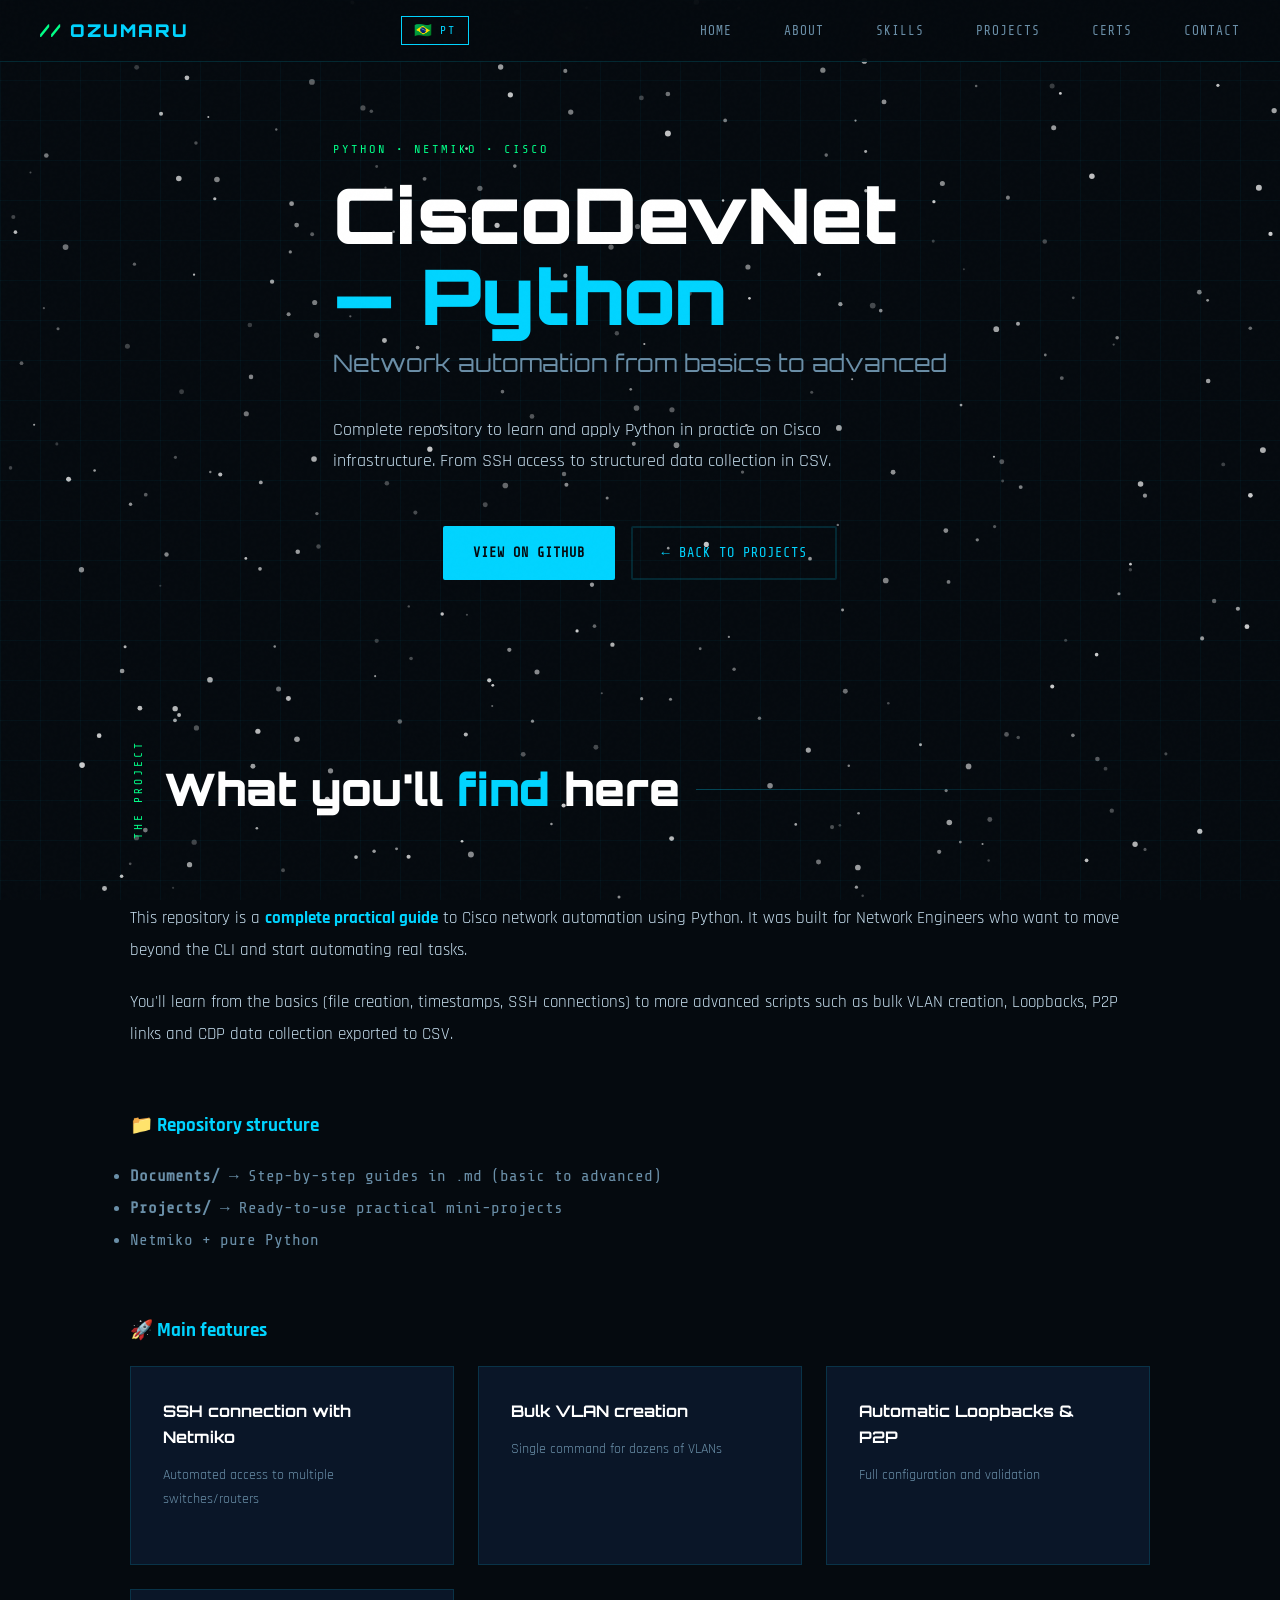
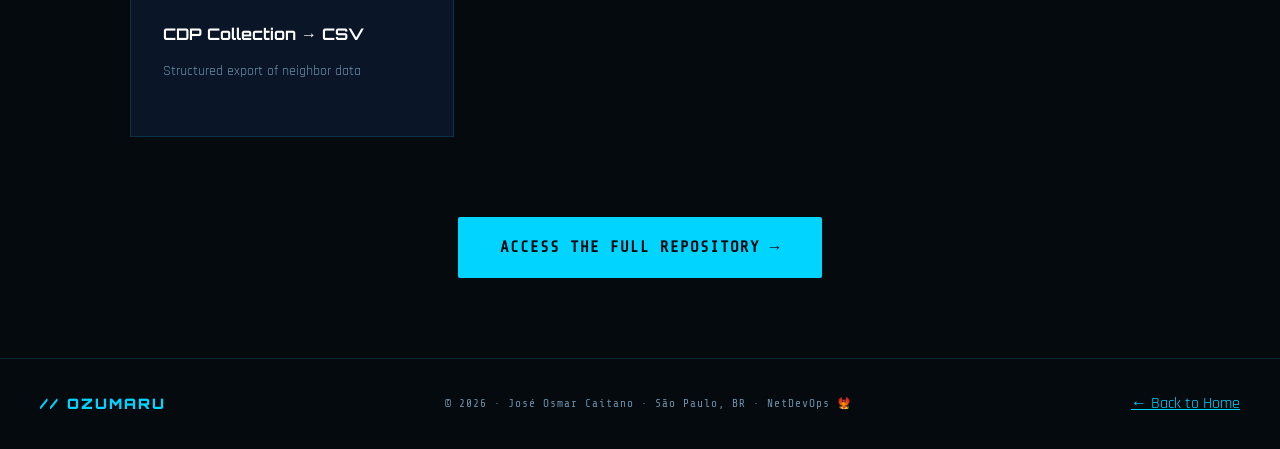
==== commit b2f39a2b: "[NEW] - EN_PT" ====
--- a/projects/cisco-devnet-python.html
+++ b/projects/cisco-devnet-python.html
@@ -16,8 +16,9 @@
   <nav>
     <a class="nav-logo" href="../index.html"><span>//</span> OZUMARU</a>
     <div class="nav-right">
-      <button class="lang-toggle" id="lang-toggle" aria-label="Switch language">
-        <span class="lang-flag">🇧🇷</span><span class="lang-label">PT</span>
+      <button class="lang-toggle" id="lang-toggle" aria-label="Switch language" title="Mudar para Português">
+        <span class="lang-flag">🇧🇷</span>
+        <span class="lang-label">PT</span>
       </button>
       <button class="nav-hamburger" id="nav-hamburger" aria-label="Menu" aria-expanded="false">
         <span></span><span></span><span></span>
